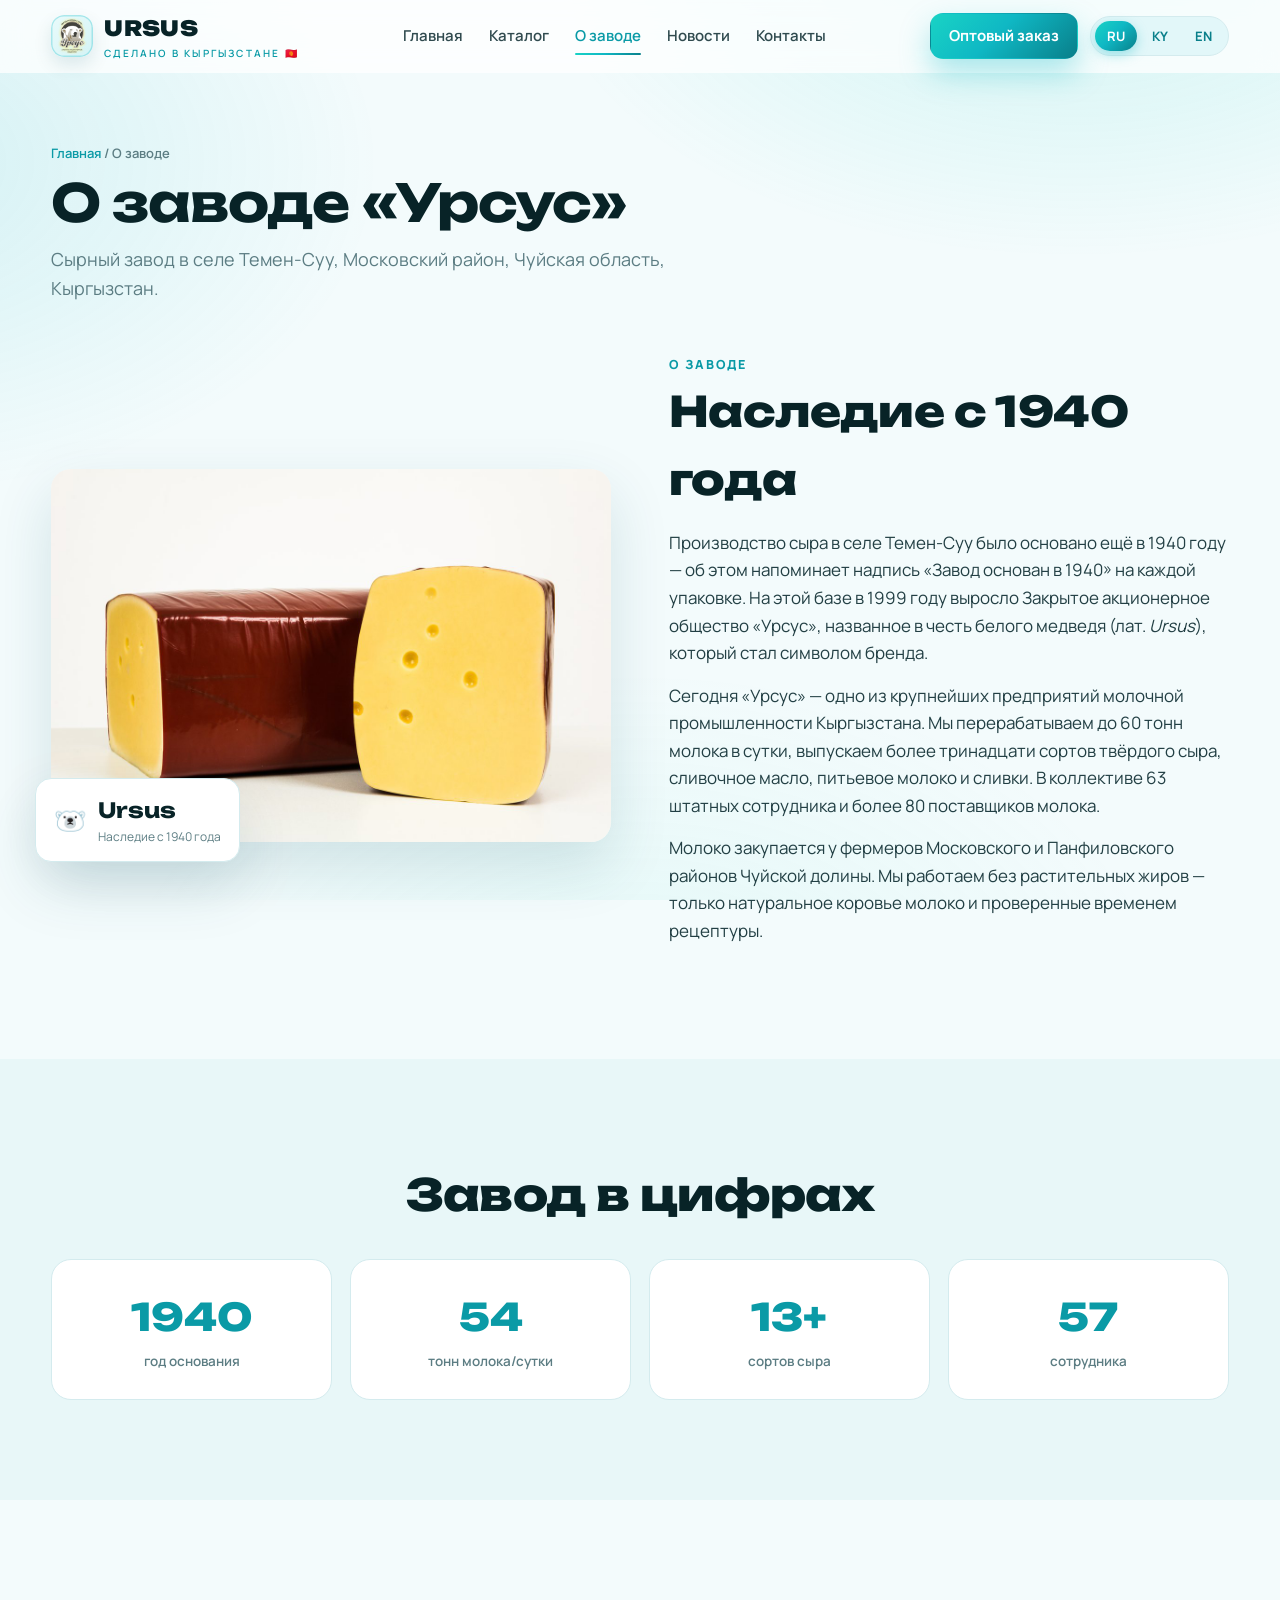
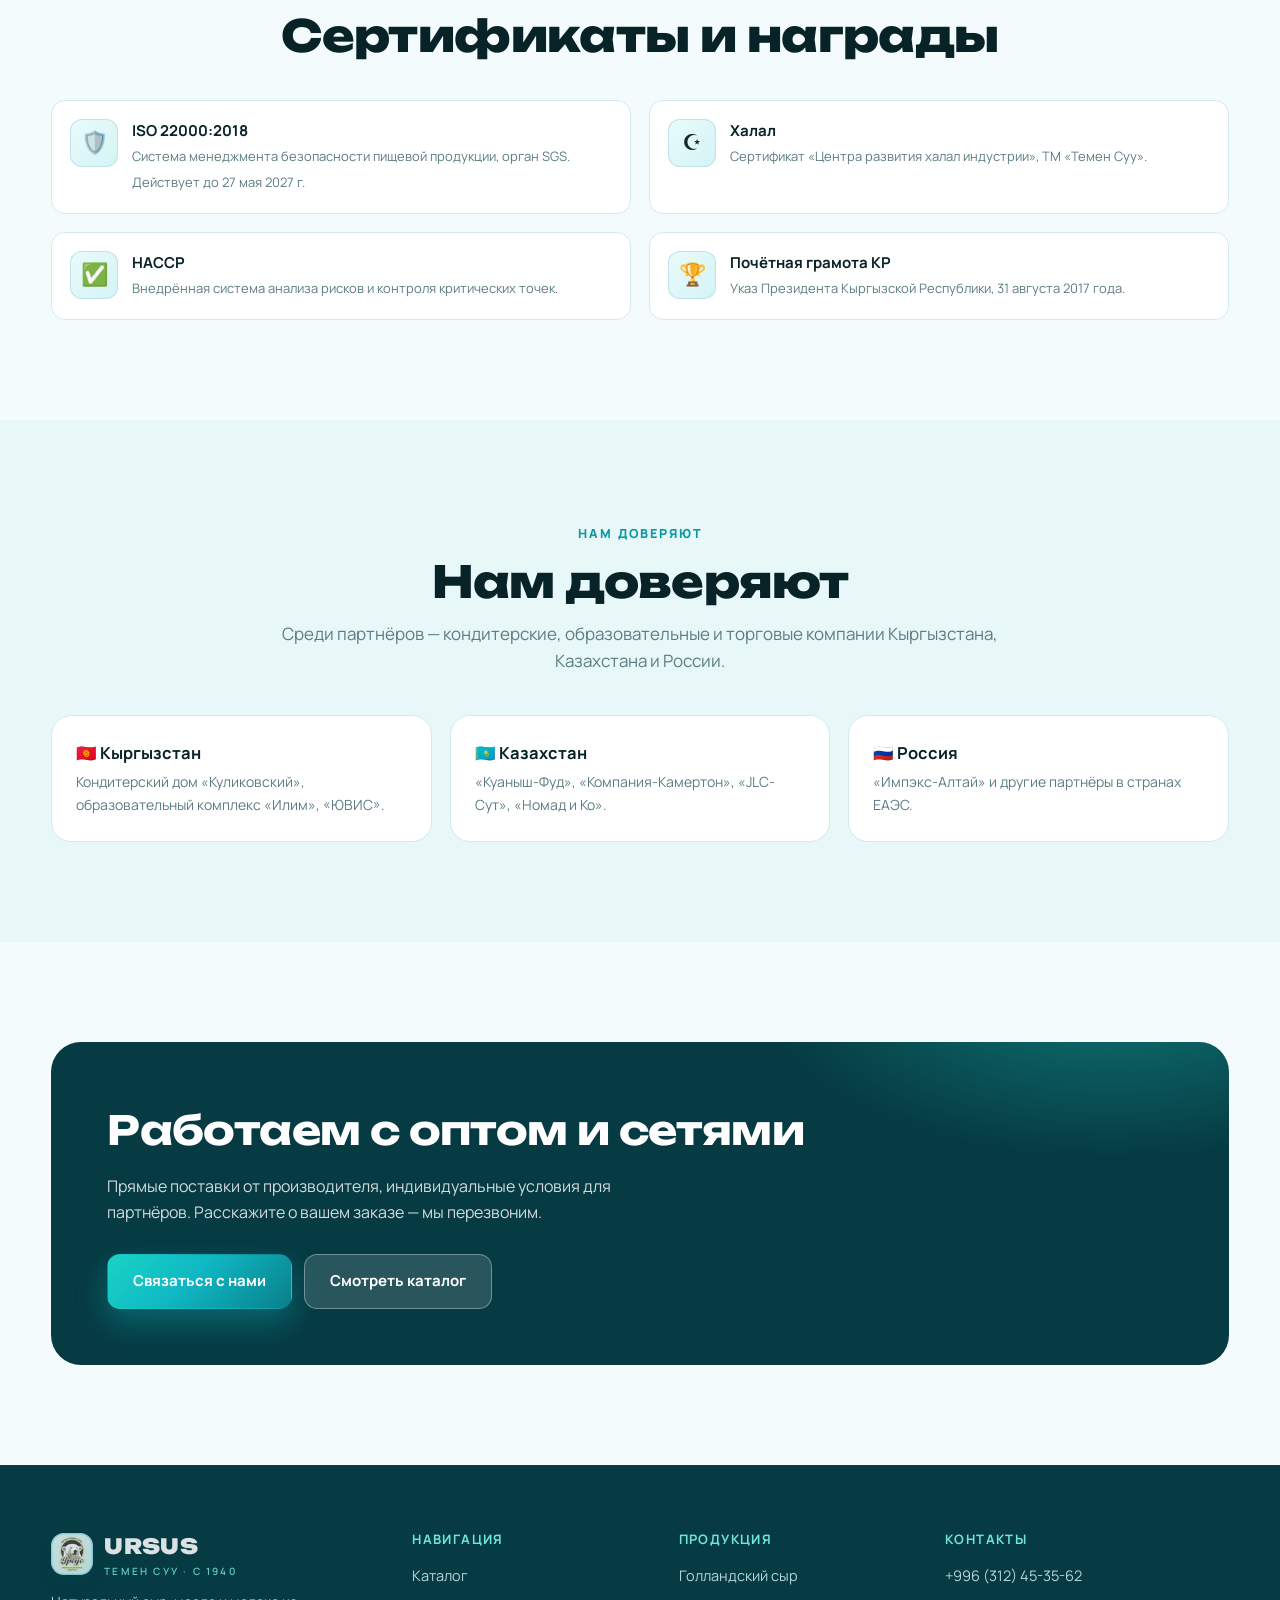
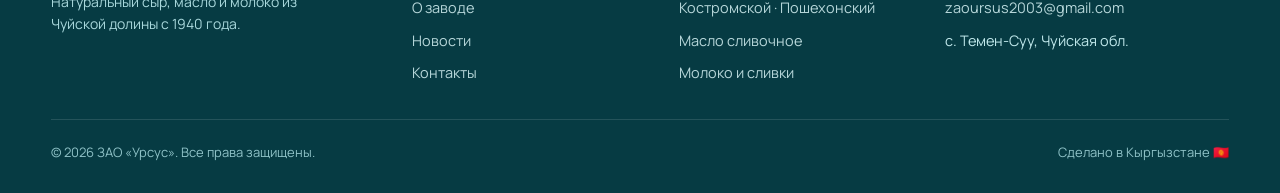
==== about.html @ 75825095 "Rebuild as bright turquoise multi-page site with real company data - Split single page into index/ca" ====
<!DOCTYPE html>
<html lang="ru">
<head>
  <meta charset="UTF-8" />
  <meta name="viewport" content="width=device-width, initial-scale=1.0" />
  <title>О заводе — ЗАО «Урсус», сырный завод с 1940 года</title>
  <meta name="description" content="ЗАО «Урсус» — сырный завод в с. Темен-Суу, Чуйская область. Завод с 1940 года, компания с 1999. 60 тонн молока в сутки, 63 сотрудника. Сертификаты ISO 22000, Халал, HACCP. Почётная грамота КР." />
  <link rel="canonical" href="https://ursus.kg/about.html" />
  <link rel="icon" type="image/png" href="images/logo.png" />
  <meta property="og:type" content="website" />
  <meta property="og:title" content="О заводе ЗАО «Урсус»" />
  <meta property="og:description" content="Сырный завод с 1940 года. 60 тонн молока в сутки, ISO 22000, Халал, HACCP." />
  <meta property="og:image" content="https://ursus.kg/images/about-board.jpg" />
  <link rel="preconnect" href="https://fonts.googleapis.com" />
  <link rel="preconnect" href="https://fonts.gstatic.com" crossorigin />
  <link href="https://fonts.googleapis.com/css2?family=Unbounded:wght@500;700;900&family=Manrope:wght@400;500;600;700;800&display=swap&subset=cyrillic,cyrillic-ext,latin" rel="stylesheet" />
  <link rel="stylesheet" href="assets/css/site.css" />
</head>
<body>
  <header class="site" id="header">
    <div class="wrap nav">
      <a href="index.html" class="brand">
        <img class="mark" src="images/logo.png" alt="URSUS — белый медведь" />
        <span>URSUS<small data-i18n="foot.madein">Сделано в Кыргызстане 🇰🇬</small></span>
      </a>
      <nav style="position:relative">
        <div class="links" id="navlinks">
          <a href="index.html" data-i18n="nav.home">Главная</a>
          <a href="catalog.html" data-i18n="nav.catalog">Каталог</a>
          <a href="about.html" class="active" data-i18n="nav.about">О заводе</a>
          <a href="news.html" data-i18n="nav.news">Новости</a>
          <a href="contact.html" data-i18n="nav.contact">Контакты</a>
        </div>
      </nav>
      <div class="right">
        <a href="contact.html" class="btn btn-primary" style="padding:10px 18px" data-i18n="nav.order">Оптовый заказ</a>
        <div class="langs" id="langs">
          <button data-lang="ru">RU</button><button data-lang="ky">KY</button><button data-lang="en">EN</button>
        </div>
        <button class="burger" id="burger" aria-label="menu"><span></span><span></span><span></span></button>
      </div>
    </div>
  </header>

  <main>
    <section class="page-hero">
      <div class="wrap">
        <div class="crumb reveal"><a href="index.html" data-i18n="nav.home">Главная</a> / <span data-i18n="nav.about">О заводе</span></div>
        <h1 class="reveal" data-i18n="about.title">О заводе «Урсус»</h1>
        <p class="reveal" data-i18n="about.sub"></p>
      </div>
    </section>

    <!-- STORY -->
    <section style="padding-top:14px">
      <div class="wrap split">
        <div class="media reveal">
          <img src="images/cut-interior.jpg" alt="Натуральный сыр ЗАО «Урсус» в разрезе" loading="lazy" />
          <div class="float-card"><span class="ic">🐻‍❄️</span><div><b>Ursus</b><span data-i18n="about.h1">Наследие с 1940 года</span></div></div>
        </div>
        <div class="prose reveal">
          <span class="eyebrow" data-i18n="nav.about">О заводе</span>
          <h2 data-i18n="about.h1">Наследие с 1940 года</h2>
          <p data-i18n="about.p1"></p>
          <p data-i18n="about.p2"></p>
          <p data-i18n="about.p3"></p>
        </div>
      </div>
    </section>

    <!-- NUMBERS -->
    <section class="band">
      <div class="wrap">
        <div class="sec-head center reveal"><h2 data-i18n="about.numTitle">Завод в цифрах</h2></div>
        <div class="statband reveal">
          <div class="s"><div class="n">1940</div><div class="l" data-i18n="about.n1">год основания</div></div>
          <div class="s"><div class="n"><span data-count>60</span></div><div class="l" data-i18n="about.n2">тонн молока/сутки</div></div>
          <div class="s"><div class="n">13+</div><div class="l" data-i18n="about.n3">сортов сыра</div></div>
          <div class="s"><div class="n"><span data-count>63</span></div><div class="l" data-i18n="about.n4">сотрудника</div></div>
        </div>
      </div>
    </section>

    <!-- CERTIFICATES -->
    <section>
      <div class="wrap">
        <div class="sec-head center reveal"><h2 data-i18n="about.certTitle">Сертификаты и награды</h2></div>
        <div class="cards c2 reveal">
          <div class="cert"><div class="ci">🛡️</div><div><b data-i18n="about.cert1t">ISO 22000:2018</b><span data-i18n="about.cert1d"></span></div></div>
          <div class="cert"><div class="ci">☪️</div><div><b data-i18n="about.cert2t">Халал</b><span data-i18n="about.cert2d"></span></div></div>
          <div class="cert"><div class="ci">✅</div><div><b data-i18n="about.cert3t">HACCP</b><span data-i18n="about.cert3d"></span></div></div>
          <div class="cert"><div class="ci">🏆</div><div><b data-i18n="about.cert4t">Почётная грамота КР</b><span data-i18n="about.cert4d"></span></div></div>
        </div>
      </div>
    </section>

    <!-- PARTNERS -->
    <section class="band">
      <div class="wrap">
        <div class="sec-head center reveal">
          <span class="eyebrow" data-i18n="about.partTitle">Нам доверяют</span>
          <h2 data-i18n="about.partTitle">Нам доверяют</h2>
          <p data-i18n="about.partSub"></p>
        </div>
        <div class="cards c3 reveal">
          <div class="vcard"><b>🇰🇬 Кыргызстан</b><p>Кондитерский дом «Куликовский», образовательный комплекс «Илим», «ЮВИС».</p></div>
          <div class="vcard"><b>🇰🇿 Казахстан</b><p>«Куаныш-Фуд», «Компания-Камертон», «JLC-Сут», «Номад и Ко».</p></div>
          <div class="vcard"><b>🇷🇺 Россия</b><p>«Импэкс-Алтай» и другие партнёры в странах ЕАЭС.</p></div>
        </div>
      </div>
    </section>

    <section>
      <div class="wrap">
        <div class="cta-band reveal">
          <h2 data-i18n="home.cta.title">Работаем с оптом и сетями</h2>
          <p data-i18n="home.cta.sub"></p>
          <div class="cta-row">
            <a href="contact.html" class="btn btn-primary" data-i18n="cta.contact">Связаться с нами</a>
            <a href="catalog.html" class="btn btn-light" data-i18n="cta.catalog">Смотреть каталог</a>
          </div>
        </div>
      </div>
    </section>
  </main>

  <footer class="site">
    <div class="wrap">
      <div class="foot-grid">
        <div>
          <a href="index.html" class="brand"><img class="mark" src="images/logo.png" alt="URSUS" /> <span>URSUS<small>Темен Суу · с 1940</small></span></a>
          <p style="margin-top:12px" data-i18n="foot.tagline"></p>
        </div>
        <div>
          <h4 data-i18n="foot.nav">Навигация</h4>
          <ul>
            <li><a href="catalog.html" data-i18n="nav.catalog">Каталог</a></li>
            <li><a href="about.html" data-i18n="nav.about">О заводе</a></li>
            <li><a href="news.html" data-i18n="nav.news">Новости</a></li>
            <li><a href="contact.html" data-i18n="nav.contact">Контакты</a></li>
          </ul>
        </div>
        <div>
          <h4 data-i18n="foot.products">Продукция</h4>
          <ul>
            <li><a href="catalog.html">Голландский сыр</a></li>
            <li><a href="catalog.html">Костромской · Пошехонский</a></li>
            <li><a href="catalog.html">Масло сливочное</a></li>
            <li><a href="catalog.html">Молоко и сливки</a></li>
          </ul>
        </div>
        <div>
          <h4 data-i18n="foot.contacts">Контакты</h4>
          <ul>
            <li><a href="tel:+996312453562">+996 (312) 45-35-62</a></li>
            <li><a href="mailto:zaoursus2003@gmail.com">zaoursus2003@gmail.com</a></li>
            <li>с. Темен-Суу, Чуйская обл.</li>
          </ul>
        </div>
      </div>
      <div class="foot-bottom">
        <small>© <span id="year">2026</span> <span data-i18n="foot.rights">ЗАО «Урсус». Все права защищены.</span></small>
        <small data-i18n="foot.madein">Сделано в Кыргызстане 🇰🇬</small>
      </div>
    </div>
  </footer>

  <script src="assets/js/products.js"></script>
  <script src="assets/js/site.js"></script>
</body>
</html>
---- assets/css/site.css ----
/* ============================================================
   URSUS — shared design system
   Bright, modern, turquoise. Used by every page.
   ============================================================ */
:root {
  /* ----- Turquoise / bright palette ----- */
  --bg:        #f3fbfc;   /* page background */
  --bg-2:      #e8f7f8;   /* alternate band */
  --surface:   #ffffff;   /* cards */
  --ink:       #0c2b30;   /* body text (deep teal-charcoal) */
  --head:      #082327;   /* headings */
  --muted:     #5c7d83;   /* secondary text */
  --line:      #d4ebee;   /* hairlines */
  --line-2:    #bfe3e7;

  --teal:      #0fb8c4;   /* primary turquoise */
  --teal-600:  #0a9aa6;
  --teal-700:  #097f8a;
  --teal-050:  #e2f7f9;
  --aqua:      #19d3c5;   /* bright accent */
  --mint:      #6ee7d6;
  --deep:      #063b43;   /* deep teal (footer / contrast) */
  --coral:     #ff7a59;   /* warm pop for tags/highlights */
  --sun:       #ffc24b;   /* gold pop (cheese) */

  --grad-teal: linear-gradient(135deg, var(--aqua), var(--teal) 45%, var(--teal-700));
  --grad-soft: linear-gradient(135deg, #e9fbfb, #d4f3f5);
  --shadow:    0 24px 60px rgba(8, 80, 90, .14);
  --shadow-sm: 0 10px 26px rgba(8, 80, 90, .10);
  --ring:      0 0 0 4px rgba(15, 184, 196, .18);
  --radius:    20px;
  --radius-sm: 14px;
  --container: min(1180px, 92vw);
}

* { box-sizing: border-box; margin: 0; padding: 0; }
html { scroll-behavior: smooth; -webkit-text-size-adjust: 100%; }
body {
  font-family: "Manrope", system-ui, -apple-system, "Segoe UI", sans-serif;
  background: var(--bg);
  color: var(--ink);
  line-height: 1.62;
  overflow-x: hidden;
  -webkit-font-smoothing: antialiased;
}
/* ambient mesh glow, fixed GPU layer (no scroll repaint) */
body::before {
  content: ""; position: fixed; inset: 0; z-index: -1; pointer-events: none;
  background:
    radial-gradient(900px 520px at 84% -6%, rgba(25,211,197,.16), transparent 60%),
    radial-gradient(820px 540px at -10% 18%, rgba(15,184,196,.14), transparent 62%),
    radial-gradient(900px 620px at 50% 116%, rgba(110,231,214,.12), transparent 60%);
}
h1, h2, h3, h4, .brand, .display { font-family: "Unbounded", "Manrope", sans-serif; }
a { color: inherit; text-decoration: none; }
img { max-width: 100%; display: block; }
.wrap { width: var(--container); margin: 0 auto; }
section { padding: clamp(58px, 8vw, 100px) 0; position: relative; z-index: 2; }
.band { background: var(--bg-2); }

/* ---------- Buttons ---------- */
.btn {
  display: inline-flex; align-items: center; gap: 9px; padding: 14px 25px; border-radius: 13px;
  font-weight: 700; font-size: 15px; cursor: pointer; border: 1.5px solid transparent;
  transition: transform .16s ease, box-shadow .22s ease, background .2s, color .2s; font-family: inherit;
  white-space: nowrap;
}
.btn:hover { transform: translateY(-2px); }
.btn:active { transform: translateY(0); }
.btn-primary { background: var(--grad-teal); color: #fff; box-shadow: 0 14px 30px rgba(15,184,196,.34); }
.btn-primary:hover { box-shadow: 0 20px 40px rgba(15,184,196,.46); }
.btn-ghost { background: var(--surface); border-color: var(--line-2); color: var(--teal-700); }
.btn-ghost:hover { border-color: var(--teal); color: var(--teal-600); }
.btn-light { background: rgba(255,255,255,.14); color: #fff; border-color: rgba(255,255,255,.34); backdrop-filter: blur(6px); }
.btn-light:hover { background: rgba(255,255,255,.22); }

/* ---------- Header ---------- */
header.site {
  position: sticky; top: 0; z-index: 60;
  backdrop-filter: blur(14px);
  background: rgba(255, 255, 255, .74);
  border-bottom: 1px solid transparent;
  transition: border-color .3s, box-shadow .3s, background .3s;
}
header.site.scrolled { border-bottom-color: var(--line); box-shadow: 0 10px 30px rgba(8,80,90,.08); background: rgba(255,255,255,.86); }
.nav { display: flex; align-items: center; justify-content: space-between; height: 72px; gap: 16px; }
.brand { display: flex; align-items: center; gap: 11px; font-weight: 900; font-size: 21px; letter-spacing: .4px; color: var(--head); }
.brand .mark {
  width: 42px; height: 42px; border-radius: 13px; object-fit: contain;
  background: var(--grad-soft); padding: 3px;
  box-shadow: inset 0 0 0 1.5px rgba(15,184,196,.28), 0 8px 18px rgba(8,80,90,.12);
}
.brand small {
  font-family: "Manrope"; font-weight: 600; font-size: 10px; letter-spacing: 2.2px;
  color: var(--teal-600); display: block; text-transform: uppercase;
}
.nav .links { display: flex; align-items: center; gap: 26px; }
.nav .links a { font-weight: 600; font-size: 15px; color: var(--ink); opacity: .85; transition: opacity .2s, color .2s; position: relative; }
.nav .links a:hover, .nav .links a.active { opacity: 1; color: var(--teal-600); }
.nav .links a.active::after {
  content: ""; position: absolute; left: 0; right: 0; bottom: -7px; height: 2px; border-radius: 2px; background: var(--grad-teal);
}
.right { display: flex; align-items: center; gap: 12px; }
.langs { display: flex; gap: 3px; background: var(--teal-050); padding: 4px; border-radius: 999px; border: 1px solid var(--line); }
.langs button {
  border: 0; background: transparent; cursor: pointer; font-family: inherit; font-weight: 700;
  font-size: 13px; color: var(--teal-700); padding: 6px 12px; border-radius: 999px; transition: .2s;
}
.langs button.active { background: var(--grad-teal); color: #fff; box-shadow: 0 4px 12px rgba(15,184,196,.34); }
.burger { display: none; border: 0; background: transparent; cursor: pointer; padding: 8px; }
.burger span { display: block; width: 24px; height: 2px; background: var(--head); margin: 5px 0; border-radius: 2px; transition: .3s; }

/* ---------- Section heads ---------- */
.eyebrow { color: var(--teal-600); font-weight: 800; letter-spacing: 2px; text-transform: uppercase; font-size: 12.5px; }
.sec-head { margin-bottom: 40px; max-width: 720px; }
.sec-head.center { margin-left: auto; margin-right: auto; text-align: center; }
.sec-head h2 { font-size: clamp(27px, 4vw, 44px); font-weight: 800; margin: 12px 0 14px; letter-spacing: -.6px; color: var(--head); line-height: 1.08; }
.sec-head p { color: var(--muted); font-size: clamp(15px,1.8vw,17px); }
.hl { background: var(--grad-teal); -webkit-background-clip: text; background-clip: text; color: transparent; }

/* ---------- Hero ---------- */
.hero { position: relative; padding: clamp(40px,6vw,76px) 0 clamp(48px,7vw,90px); overflow: hidden; }
.hero-grid { display: grid; grid-template-columns: 1.05fr .95fr; gap: 44px; align-items: center; }
.hero-text { min-width: 0; }
.hero h1 { overflow-wrap: break-word; }
.badge {
  display: inline-flex; align-items: center; gap: 8px; background: var(--teal-050); color: var(--teal-700);
  border: 1px solid var(--line-2); padding: 7px 14px; border-radius: 999px; font-size: 13px; font-weight: 700;
}
.hero h1 { font-size: clamp(34px, 5.2vw, 60px); line-height: 1.04; font-weight: 900; margin: 20px 0 18px; letter-spacing: -1.2px; color: var(--head); }
.hero p.lead { font-size: clamp(16px,2vw,19px); color: var(--muted); max-width: 540px; }
.cta-row { display: flex; gap: 12px; margin-top: 28px; flex-wrap: wrap; }
.stats { display: flex; gap: clamp(20px,4vw,40px); margin-top: 42px; flex-wrap: wrap; }
.stat .n { font-family: "Unbounded"; font-weight: 800; font-size: clamp(25px,4vw,32px); color: var(--head); }
.stat .n .hl { -webkit-text-fill-color: transparent; }
.stat .l { font-size: 13px; color: var(--muted); font-weight: 600; }

/* hero visual: floating product image inside a glass blob */
.hero-art { position: relative; min-height: 380px; display: grid; place-items: center; }
.hero-art .blob {
  position: absolute; inset: 6% 4%; border-radius: 46% 54% 58% 42% / 52% 44% 56% 48%;
  background: var(--grad-teal); opacity: .92; box-shadow: var(--shadow);
  animation: morph 12s ease-in-out infinite;
}
.hero-art .blob.b2 { inset: 16% 16% 12% 12%; background: linear-gradient(135deg, var(--mint), var(--aqua)); opacity: .5; animation-duration: 16s; animation-direction: reverse; }
@keyframes morph {
  0%,100% { border-radius: 46% 54% 58% 42% / 52% 44% 56% 48%; }
  33%     { border-radius: 60% 40% 42% 58% / 44% 62% 38% 56%; }
  66%     { border-radius: 40% 60% 56% 44% / 58% 38% 62% 42%; }
}
.hero-art img.float { position: relative; z-index: 2; max-width: 86%; filter: drop-shadow(0 30px 36px rgba(6,59,67,.34)); animation: bob 6s ease-in-out infinite; }
@keyframes bob { 0%,100% { transform: translateY(-8px); } 50% { transform: translateY(10px); } }
.hero-art .chip {
  position: absolute; z-index: 3; background: rgba(255,255,255,.92); backdrop-filter: blur(6px);
  border: 1px solid var(--line); border-radius: 14px; padding: 10px 14px; box-shadow: var(--shadow-sm);
  display: flex; align-items: center; gap: 9px; font-weight: 700; font-size: 13px; color: var(--head);
}
.hero-art .chip .e { font-size: 19px; }
.hero-art .chip.c1 { top: 8%; left: -2%; animation: bob 7s ease-in-out infinite; }
.hero-art .chip.c2 { bottom: 10%; right: -3%; animation: bob 8s ease-in-out .5s infinite; }
.hero-art .chip small { display: block; font-weight: 600; color: var(--muted); font-size: 11px; }

/* ---------- Marquee (logos / trust) ---------- */
.marquee { overflow: hidden; -webkit-mask-image: linear-gradient(90deg, transparent, #000 8%, #000 92%, transparent); }
.marquee .track { display: flex; gap: 46px; width: max-content; animation: scrollx 28s linear infinite; }
.marquee:hover .track { animation-play-state: paused; }
.marquee .item { color: var(--teal-700); font-weight: 700; font-size: 15px; display: flex; align-items: center; gap: 9px; opacity: .8; white-space: nowrap; }
@keyframes scrollx { to { transform: translateX(-50%); } }

/* ---------- Feature / value cards ---------- */
.cards { display: grid; gap: 18px; }
.cards.c4 { grid-template-columns: repeat(4, 1fr); }
.cards.c3 { grid-template-columns: repeat(3, 1fr); }
.cards.c2 { grid-template-columns: repeat(2, 1fr); }
.vcard {
  background: var(--surface); border: 1px solid var(--line); border-radius: var(--radius); padding: 24px;
  transition: transform .25s, box-shadow .25s, border-color .25s;
}
.vcard:hover { transform: translateY(-5px); box-shadow: var(--shadow); border-color: var(--line-2); }
.vcard .fi { width: 50px; height: 50px; border-radius: 14px; background: var(--grad-soft); display: grid; place-items: center; font-size: 24px; margin-bottom: 15px; box-shadow: inset 0 0 0 1px var(--line-2); }
.vcard b { display: block; font-size: 16.5px; margin-bottom: 5px; color: var(--head); }
.vcard span, .vcard p { font-size: 14px; color: var(--muted); }

/* ---------- Product catalog ---------- */
.filters { display: flex; flex-wrap: wrap; gap: 10px; margin-bottom: 30px; }
.filters button {
  font-family: inherit; font-weight: 700; font-size: 14px; cursor: pointer; padding: 10px 19px;
  border-radius: 999px; border: 1.5px solid var(--line-2); background: var(--surface); color: var(--teal-700); transition: .2s;
}
.filters button:hover { border-color: var(--teal); }
.filters button.active { background: var(--grad-teal); color: #fff; border-color: transparent; box-shadow: 0 8px 20px rgba(15,184,196,.3); }
.grid { display: grid; grid-template-columns: repeat(auto-fill, minmax(258px, 1fr)); gap: 22px; }
.card {
  background: var(--surface); border: 1px solid var(--line); border-radius: var(--radius); overflow: hidden;
  transition: transform .25s, box-shadow .25s, border-color .25s; display: flex; flex-direction: column;
}
.card:hover { transform: translateY(-6px); box-shadow: var(--shadow); border-color: var(--line-2); }
.card .ph { position: relative; aspect-ratio: 4/3; overflow: hidden; background: radial-gradient(circle at 50% 38%, #fff, var(--teal-050) 96%); }
.card .ph img { width: 100%; height: 100%; object-fit: cover; transition: transform .5s; }
.card .ph img.cut { object-fit: contain; padding: 16px; filter: drop-shadow(0 16px 18px rgba(6,59,67,.18)); }
.card:hover .ph img { transform: scale(1.06); }
.card .tag { position: absolute; top: 12px; left: 12px; background: rgba(255,255,255,.92); color: var(--teal-700); font-size: 12px; font-weight: 800; padding: 5px 11px; border-radius: 999px; border: 1px solid var(--line); }
.card .tag.hot { background: var(--coral); color: #fff; border-color: transparent; }
.card .body { padding: 17px 18px 20px; display: flex; flex-direction: column; gap: 8px; flex: 1; }
.card h3 { font-family: "Manrope"; font-weight: 800; font-size: 18px; color: var(--head); }
.card .desc { color: var(--muted); font-size: 14px; flex: 1; }
.card .meta { display: flex; flex-wrap: wrap; gap: 6px; margin-top: 4px; }
.card .pill { font-size: 12px; font-weight: 700; color: var(--teal-700); background: var(--teal-050); border: 1px solid var(--line-2); padding: 4px 10px; border-radius: 999px; }
.card .pill.gold { color: #946200; background: #fff5dd; border-color: #ffe2a6; }

/* ---------- Split / about media ---------- */
.split { display: grid; grid-template-columns: 1fr 1fr; gap: clamp(30px,5vw,58px); align-items: center; }
.media { position: relative; }
.media img { border-radius: var(--radius); box-shadow: var(--shadow); width: 100%; object-fit: cover; }
.media .float-card {
  position: absolute; bottom: -20px; left: -16px; background: var(--surface); border: 1px solid var(--line);
  border-radius: 16px; padding: 14px 18px; box-shadow: var(--shadow); display: flex; align-items: center; gap: 12px;
}
.float-card .ic { font-size: 26px; }
.float-card b { font-size: 21px; font-family: "Unbounded"; color: var(--head); }
.float-card span { font-size: 12px; color: var(--muted); display: block; }
.prose h2 { font-size: clamp(26px, 4vw, 42px); font-weight: 800; margin-bottom: 16px; letter-spacing: -.6px; color: var(--head); }
.prose p { color: var(--ink); opacity: .9; font-size: clamp(15px,1.8vw,17px); margin-bottom: 15px; }
.prose ul { margin: 0 0 16px 0; list-style: none; display: grid; gap: 10px; }
.prose ul li { position: relative; padding-left: 30px; color: var(--ink); opacity: .9; }
.prose ul li::before { content: "✓"; position: absolute; left: 0; top: 0; width: 21px; height: 21px; border-radius: 50%; background: var(--grad-teal); color: #fff; font-size: 12px; font-weight: 800; display: grid; place-items: center; }

/* ---------- Stat band ---------- */
.statband { display: grid; grid-template-columns: repeat(4,1fr); gap: 18px; }
.statband .s { background: var(--surface); border: 1px solid var(--line); border-radius: var(--radius); padding: 26px 22px; text-align: center; }
.statband .s .n { font-family: "Unbounded"; font-weight: 800; font-size: clamp(28px,4vw,38px); color: var(--teal-600); }
.statband .s .l { font-size: 13.5px; color: var(--muted); font-weight: 600; margin-top: 4px; }

/* ---------- Certificates ---------- */
.cert { display: flex; gap: 14px; align-items: flex-start; background: var(--surface); border: 1px solid var(--line); border-radius: var(--radius-sm); padding: 18px; }
.cert .ci { flex: 0 0 48px; height: 48px; border-radius: 12px; background: var(--grad-soft); display: grid; place-items: center; font-size: 22px; box-shadow: inset 0 0 0 1px var(--line-2); }
.cert b { display: block; color: var(--head); font-size: 15px; }
.cert span { font-size: 13px; color: var(--muted); }

/* ---------- News / blog ---------- */
.posts { display: grid; grid-template-columns: repeat(auto-fill, minmax(300px,1fr)); gap: 24px; }
.post { background: var(--surface); border: 1px solid var(--line); border-radius: var(--radius); overflow: hidden; display: flex; flex-direction: column; transition: transform .25s, box-shadow .25s, border-color .25s; }
.post:hover { transform: translateY(-5px); box-shadow: var(--shadow); border-color: var(--line-2); }
.post .ph { aspect-ratio: 16/10; overflow: hidden; background: var(--teal-050); }
.post .ph img { width: 100%; height: 100%; object-fit: cover; transition: transform .5s; }
.post:hover .ph img { transform: scale(1.05); }
.post .body { padding: 18px 20px 22px; display: flex; flex-direction: column; gap: 9px; flex: 1; }
.post .date { font-size: 12.5px; color: var(--teal-600); font-weight: 700; letter-spacing: .4px; }
.post h3 { font-family: "Manrope"; font-weight: 800; font-size: 19px; color: var(--head); line-height: 1.25; }
.post p { color: var(--muted); font-size: 14px; flex: 1; }
.post .more { color: var(--teal-600); font-weight: 700; font-size: 14px; }

/* article page */
.article { max-width: 760px; margin: 0 auto; }
.article h1 { font-size: clamp(28px,4.5vw,46px); line-height: 1.1; letter-spacing: -.8px; color: var(--head); margin: 14px 0 18px; }
.article .meta { color: var(--teal-600); font-weight: 700; font-size: 13.5px; margin-bottom: 26px; }
.article img.lead { border-radius: var(--radius); box-shadow: var(--shadow); margin: 6px 0 26px; width: 100%; }
.article p, .article li { font-size: 17px; color: var(--ink); opacity: .92; margin-bottom: 16px; line-height: 1.7; }
.article h2 { font-size: clamp(22px,3vw,30px); color: var(--head); margin: 30px 0 12px; }
.article ul { padding-left: 22px; margin-bottom: 16px; }

/* ---------- Contact ---------- */
.contact-grid { display: grid; grid-template-columns: 1fr 1.1fr; gap: 34px; align-items: stretch; }
.info-list { display: flex; flex-direction: column; gap: 16px; }
.info { display: flex; gap: 15px; align-items: flex-start; background: var(--surface); border: 1px solid var(--line); padding: 18px; border-radius: var(--radius-sm); }
.info .ii { flex: 0 0 46px; height: 46px; border-radius: 12px; background: var(--grad-teal); display: grid; place-items: center; font-size: 21px; color: #fff; }
.info b { display: block; font-size: 12px; letter-spacing: 1.2px; text-transform: uppercase; color: var(--teal-600); margin-bottom: 3px; }
.info span { color: var(--ink); font-size: 16px; }
.info span a { color: var(--teal-700); border-bottom: 1px solid var(--line-2); transition: color .2s, border-color .2s; }
.info span a:hover { color: var(--teal); border-color: var(--teal); }
.map { border-radius: var(--radius); overflow: hidden; border: 1px solid var(--line); min-height: 340px; box-shadow: var(--shadow-sm); }
.map iframe { width: 100%; height: 100%; min-height: 340px; border: 0; }

/* form */
.form { background: var(--surface); border: 1px solid var(--line); border-radius: var(--radius); padding: clamp(22px,3vw,30px); box-shadow: var(--shadow-sm); }
.field { margin-bottom: 16px; }
.field label { display: block; font-size: 13px; font-weight: 700; color: var(--head); margin-bottom: 6px; }
.field input, .field textarea {
  width: 100%; font-family: inherit; font-size: 15px; color: var(--ink); background: var(--bg);
  border: 1.5px solid var(--line-2); border-radius: 12px; padding: 12px 14px; transition: border-color .2s, box-shadow .2s;
}
.field input:focus, .field textarea:focus { outline: 0; border-color: var(--teal); box-shadow: var(--ring); }
.field textarea { min-height: 120px; resize: vertical; }
.form .note { font-size: 12.5px; color: var(--muted); margin-top: 6px; }
.form-status { font-size: 14px; font-weight: 700; margin-top: 12px; }
.form-status.ok { color: var(--teal-700); }
.form-status.err { color: var(--coral); }

/* ---------- CTA band ---------- */
.cta-band { background: var(--deep); color: #fff; border-radius: clamp(20px,3vw,30px); padding: clamp(34px,5vw,56px); position: relative; overflow: hidden; }
.cta-band::before { content: ""; position: absolute; inset: 0; background: radial-gradient(600px 300px at 90% -20%, rgba(25,211,197,.4), transparent 60%); }
.cta-band > * { position: relative; z-index: 2; }
.cta-band h2 { font-size: clamp(26px,4vw,40px); margin-bottom: 12px; letter-spacing: -.6px; }
.cta-band p { color: rgba(255,255,255,.82); max-width: 560px; margin-bottom: 24px; }

/* ---------- Footer ---------- */
footer.site { background: var(--deep); color: #bfe7ea; padding: clamp(44px,6vw,64px) 0 30px; position: relative; z-index: 2; }
footer.site a { color: #d6f2f4; opacity: .85; transition: opacity .2s, color .2s; }
footer.site a:hover { opacity: 1; color: #fff; }
.foot-grid { display: grid; grid-template-columns: 1.4fr 1fr 1fr 1.2fr; gap: 30px; margin-bottom: 34px; }
.foot-grid .brand { color: #fff; margin-bottom: 12px; }
.foot-grid .brand small { color: var(--mint); }
.foot-grid h4 { font-family: "Manrope"; font-size: 13px; text-transform: uppercase; letter-spacing: 1.4px; color: var(--mint); margin-bottom: 14px; }
.foot-grid ul { list-style: none; display: grid; gap: 9px; font-size: 14.5px; }
.foot-grid p { font-size: 14px; color: #a9d8dc; max-width: 280px; }
.foot-bottom { border-top: 1px solid rgba(255,255,255,.12); padding-top: 22px; display: flex; justify-content: space-between; gap: 14px; flex-wrap: wrap; }
.foot-bottom small { color: #8fc2c7; font-size: 13px; }

/* ---------- Reveal animations ---------- */
.reveal { opacity: 0; transform: translateY(26px); transition: opacity .7s ease, transform .7s ease; }
.reveal.in { opacity: 1; transform: none; }

/* ---------- Page hero (inner pages) ---------- */
.page-hero { padding: clamp(40px,6vw,70px) 0 clamp(20px,3vw,34px); }
.page-hero .crumb { font-size: 13px; color: var(--muted); font-weight: 600; margin-bottom: 12px; }
.page-hero .crumb a { color: var(--teal-600); }
.page-hero h1 { font-size: clamp(30px,5vw,52px); letter-spacing: -1px; color: var(--head); line-height: 1.05; }
.page-hero p { color: var(--muted); font-size: clamp(15px,1.9vw,18px); max-width: 640px; margin-top: 14px; }

/* ---------- Responsive ---------- */
@media (max-width: 940px) {
  .nav .links { display: none; }
  .burger { display: block; }
  .nav .links.open {
    display: flex; flex-direction: column; align-items: flex-start;
    position: absolute; top: 72px; left: 0; right: 0; background: rgba(255,255,255,.97);
    padding: 18px 6vw 24px; gap: 18px; border-bottom: 1px solid var(--line); box-shadow: var(--shadow);
  }
  .nav .links a.active::after { display: none; }
  .hero-grid { grid-template-columns: 1fr; gap: 18px; }
  .hero-art { order: -1; min-height: 300px; }
  .cards.c4 { grid-template-columns: 1fr 1fr; }
  .split { grid-template-columns: 1fr; }
  .media { margin-bottom: 22px; }
  .contact-grid { grid-template-columns: 1fr; }
  .statband { grid-template-columns: 1fr 1fr; }
  .foot-grid { grid-template-columns: 1fr 1fr; }
}
@media (max-width: 560px) {
  .brand small { display: none; }
  .right .btn-primary { display: none; }       /* CTA lives in the menu on mobile */
  .hero h1 { font-size: clamp(29px, 8.5vw, 40px); letter-spacing: -.6px; }
  .stats { gap: 18px 26px; }
  .stat { flex: 1 0 40%; }
  .cards.c4, .cards.c3, .cards.c2 { grid-template-columns: 1fr; }
  .grid { grid-template-columns: 1fr 1fr; gap: 14px; }
  .statband { grid-template-columns: 1fr 1fr; }
  .foot-grid { grid-template-columns: 1fr; }
  .cta-row .btn { flex: 1; justify-content: center; }
}
@media (max-width: 400px) { .grid { grid-template-columns: 1fr; } }
@media (prefers-reduced-motion: reduce) {
  html { scroll-behavior: auto; }
  .hero-art .blob, .hero-art img.float, .hero-art .chip, .marquee .track { animation: none !important; }
  .reveal { opacity: 1; transform: none; transition: none; }
}
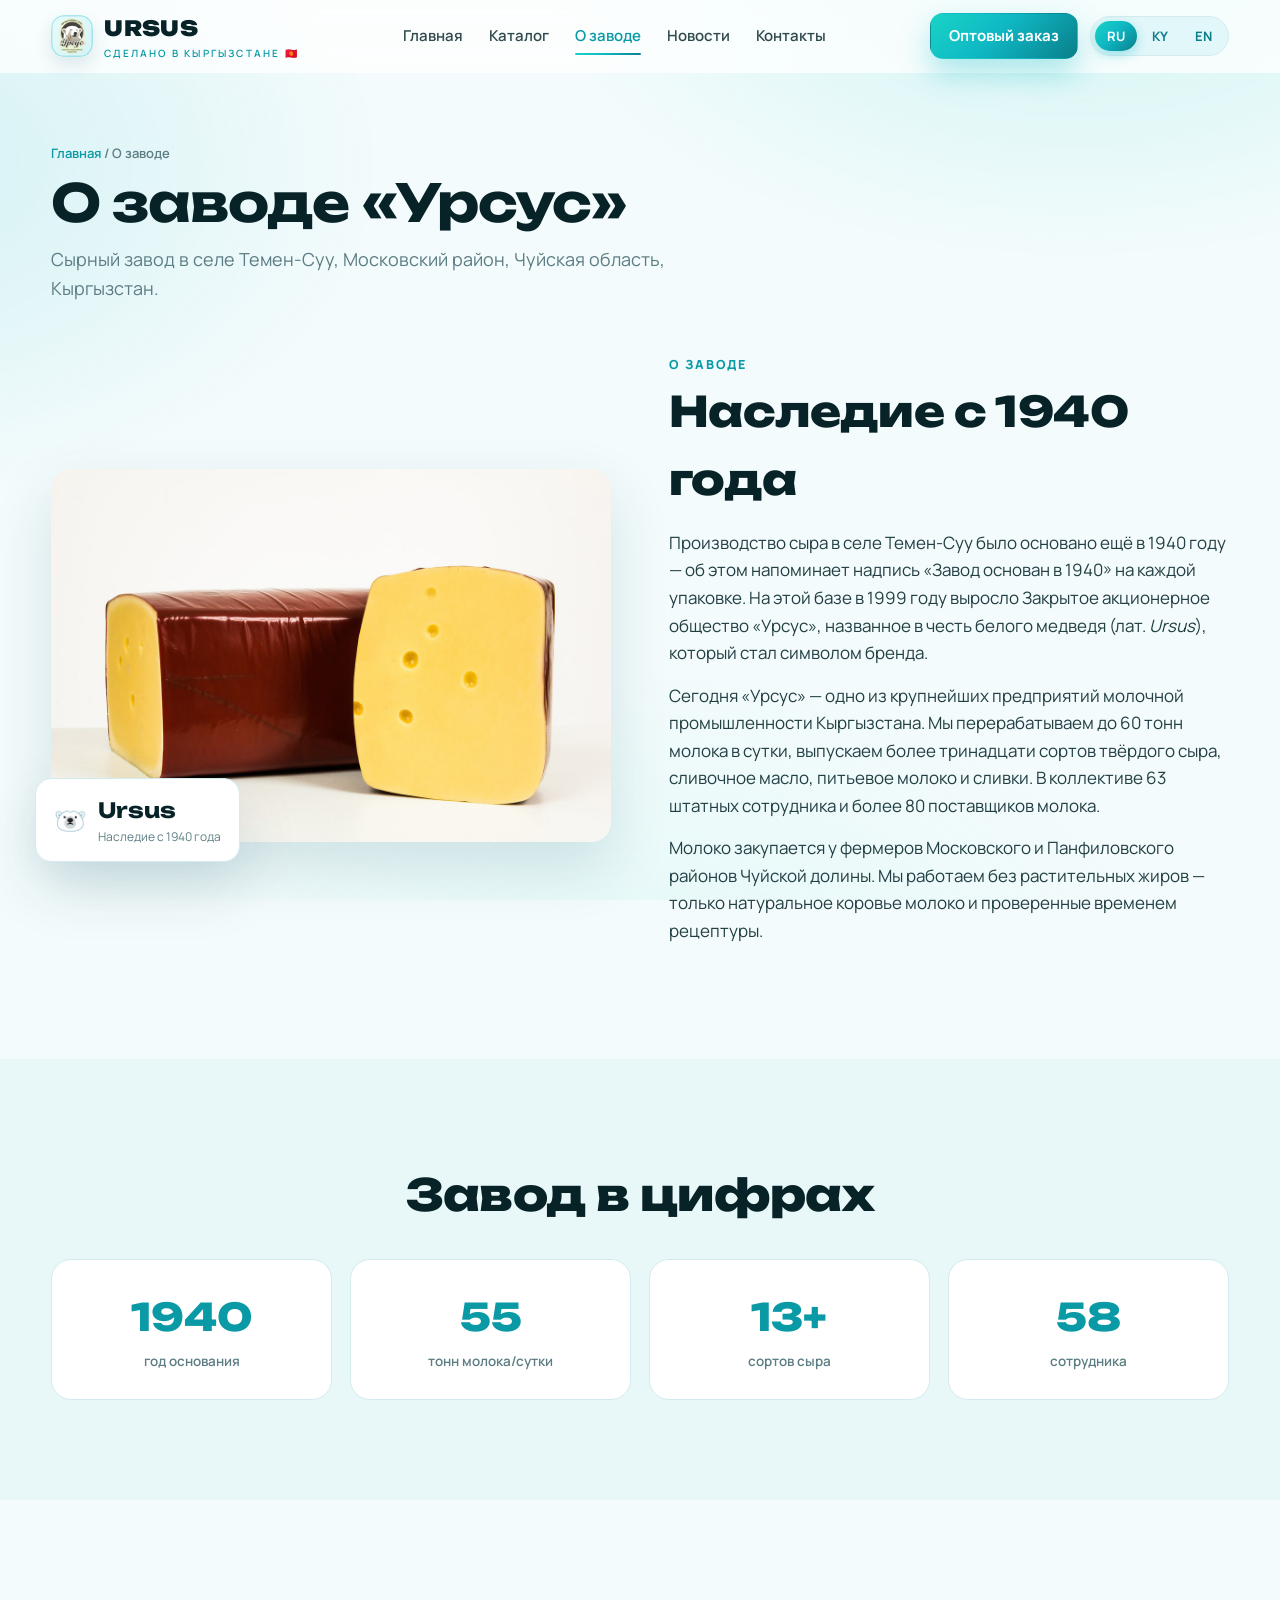
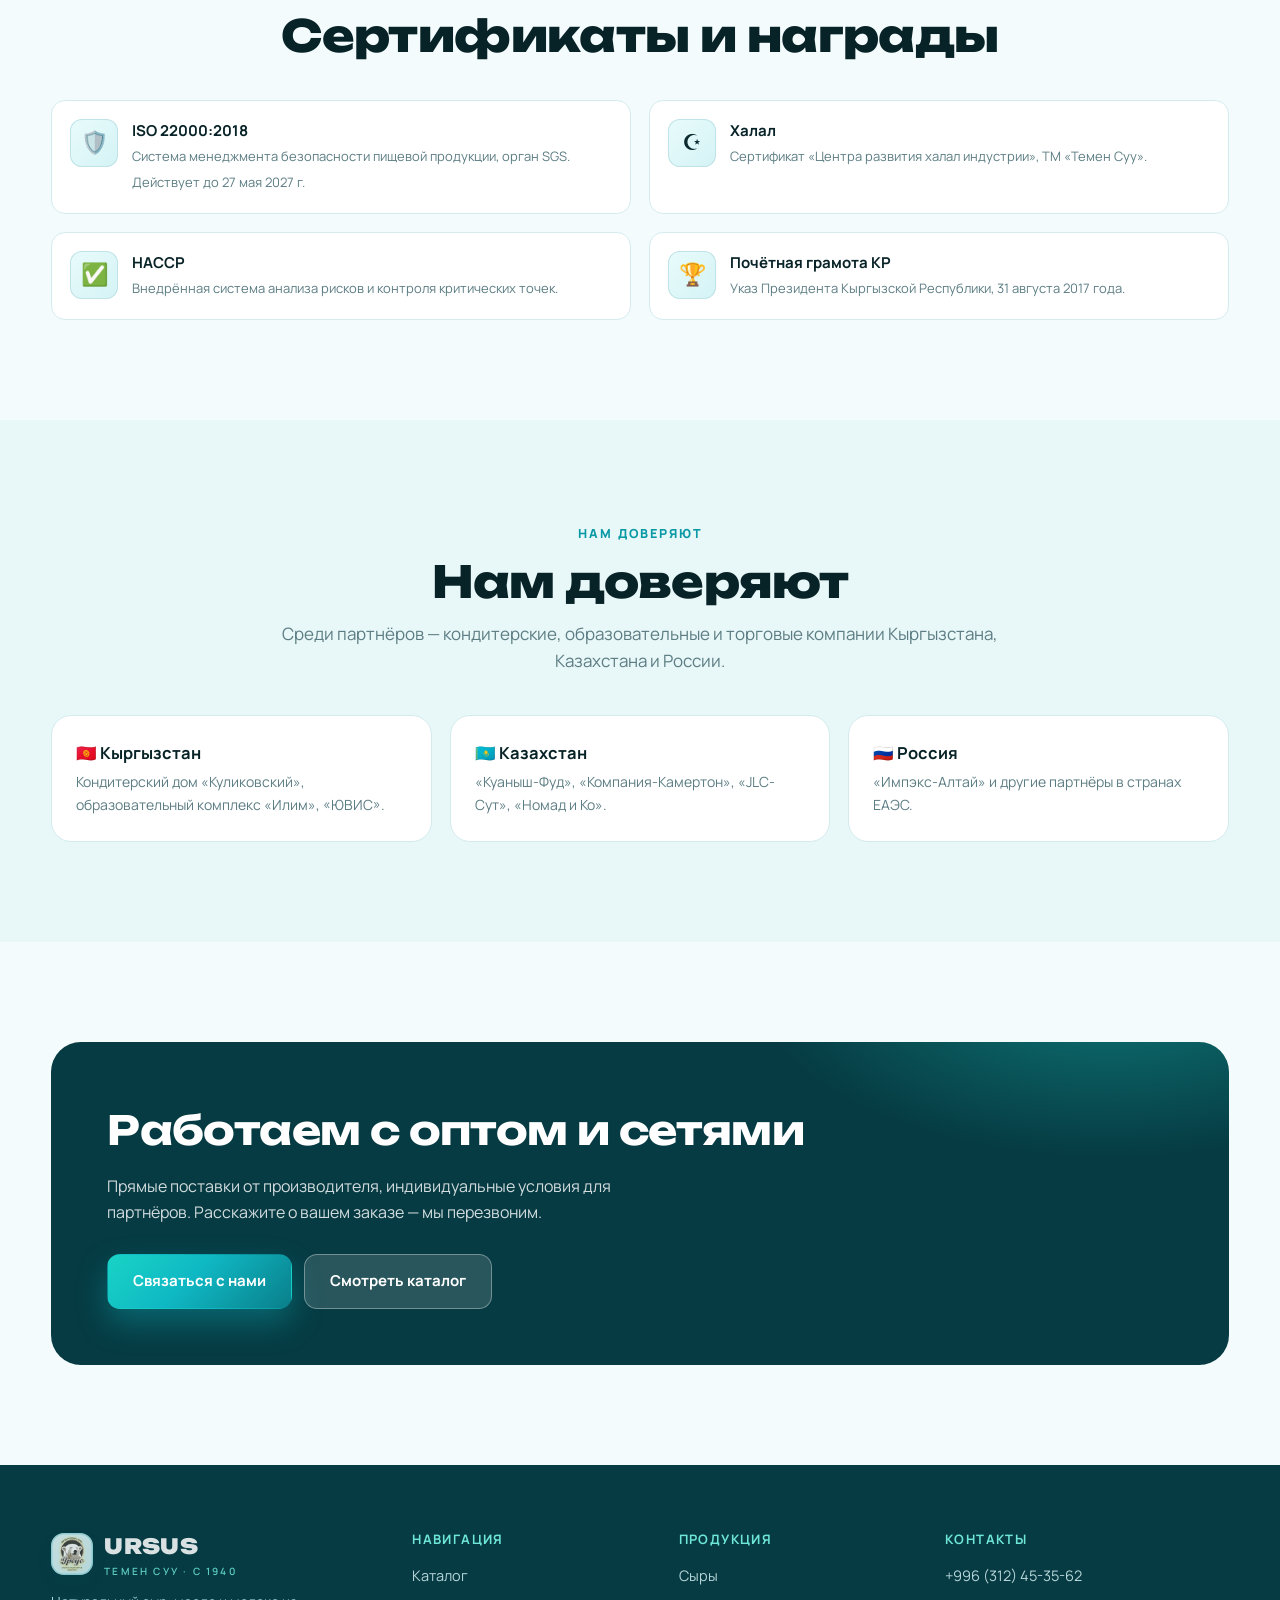
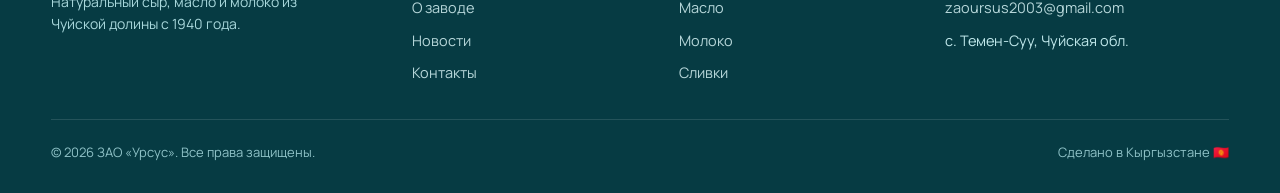
==== commit 3fdb7137: "Add in-card carousel, expand galleries, fix milk/butter, split Milk/Cream - In-card auto-scrolling c" ====
--- a/about.html
+++ b/about.html
@@ -143,10 +143,10 @@
         <div>
           <h4 data-i18n="foot.products">Продукция</h4>
           <ul>
-            <li><a href="catalog.html">Голландский сыр</a></li>
-            <li><a href="catalog.html">Костромской · Пошехонский</a></li>
-            <li><a href="catalog.html">Масло сливочное</a></li>
-            <li><a href="catalog.html">Молоко и сливки</a></li>
+            <li><a href="catalog.html?cat=cheese" data-i18n="cat.f.cheese">Сыры</a></li>
+            <li><a href="catalog.html?cat=butter" data-i18n="cat.f.butter">Масло</a></li>
+            <li><a href="catalog.html?cat=milk" data-i18n="cat.f.milk">Молоко</a></li>
+            <li><a href="catalog.html?cat=cream" data-i18n="cat.f.cream">Сливки</a></li>
           </ul>
         </div>
         <div>
--- a/assets/css/site.css
+++ b/assets/css/site.css
@@ -195,12 +195,50 @@
   transition: transform .25s, box-shadow .25s, border-color .25s; display: flex; flex-direction: column;
 }
 .card:hover { transform: translateY(-6px); box-shadow: var(--shadow); border-color: var(--line-2); }
-.card .ph { position: relative; aspect-ratio: 4/3; overflow: hidden; background: radial-gradient(circle at 50% 38%, #fff, var(--teal-050) 96%); }
-.card .ph img { width: 100%; height: 100%; object-fit: cover; transition: transform .5s; }
-.card .ph img.cut { object-fit: contain; padding: 16px; filter: drop-shadow(0 16px 18px rgba(6,59,67,.18)); }
-.card:hover .ph img { transform: scale(1.06); }
-.card .tag { position: absolute; top: 12px; left: 12px; background: rgba(255,255,255,.92); color: var(--teal-700); font-size: 12px; font-weight: 800; padding: 5px 11px; border-radius: 999px; border: 1px solid var(--line); }
+.card .ph { position: relative; aspect-ratio: 4/3; overflow: hidden; background: radial-gradient(circle at 50% 38%, #fff, var(--teal-050) 96%); cursor: zoom-in; }
+.card .ph .track { display: flex; height: 100%; transition: transform .55s cubic-bezier(.4,0,.2,1); }
+.card .ph .slide { flex: 0 0 100%; width: 100%; height: 100%; object-fit: cover; }
+.card .ph .slide.cut { object-fit: contain; padding: 16px; filter: drop-shadow(0 16px 18px rgba(6,59,67,.18)); }
+.card .tag { position: absolute; top: 12px; left: 12px; z-index: 3; background: rgba(255,255,255,.92); color: var(--teal-700); font-size: 12px; font-weight: 800; padding: 5px 11px; border-radius: 999px; border: 1px solid var(--line); }
 .card .tag.hot { background: var(--coral); color: #fff; border-color: transparent; }
+/* carousel arrows + dots */
+.car-arr { position: absolute; top: 50%; transform: translateY(-50%); z-index: 3; width: 32px; height: 32px; border: 0; border-radius: 50%; background: rgba(255,255,255,.55); color: var(--head); font-size: 22px; line-height: 1; display: grid; place-items: center; cursor: pointer; backdrop-filter: blur(3px); box-shadow: 0 4px 12px rgba(8,80,90,.18); opacity: .5; transition: opacity .2s, background .2s; }
+.car-arr:hover { opacity: 1; background: #fff; }
+.car-prev { left: 9px; } .car-next { right: 9px; }
+.card .ph:hover .car-arr { opacity: .9; }
+.car-dots { position: absolute; bottom: 9px; left: 0; right: 0; z-index: 3; display: flex; justify-content: center; gap: 6px; pointer-events: none; }
+.car-dots .dot { width: 7px; height: 7px; border-radius: 50%; background: rgba(8,60,66,.3); transition: background .2s, width .2s; pointer-events: auto; cursor: pointer; }
+.car-dots .dot.on { background: var(--teal); width: 18px; border-radius: 4px; }
+.card .gal-badge { position: absolute; top: 12px; right: 12px; background: rgba(8,40,45,.78); color: #fff; font-size: 12px; font-weight: 700; padding: 4px 9px; border-radius: 999px; backdrop-filter: blur(4px); }
+.card .zoom { position: absolute; bottom: 12px; right: 12px; width: 30px; height: 30px; border-radius: 50%; background: rgba(255,255,255,.92); display: grid; place-items: center; font-size: 14px; opacity: 0; transform: translateY(6px); transition: opacity .2s, transform .2s; box-shadow: var(--shadow-sm); }
+.card:hover .zoom { opacity: 1; transform: none; }
+
+/* ---------- Lightbox ---------- */
+.lightbox { position: fixed; inset: 0; z-index: 200; display: grid; grid-template-columns: 64px 1fr 64px; grid-template-rows: 1fr auto; background: rgba(6,30,34,.92); backdrop-filter: blur(8px); animation: lbfade .2s ease; }
+.lightbox[hidden] { display: none; }
+@keyframes lbfade { from { opacity: 0; } to { opacity: 1; } }
+.lb-stage { grid-column: 2; grid-row: 1; display: grid; place-items: center; padding: 24px; min-height: 0; }
+.lb-stage img { max-width: 100%; max-height: 72vh; object-fit: contain; filter: drop-shadow(0 24px 40px rgba(0,0,0,.5)); animation: lbpop .25s ease; }
+.lb-stage img.cover { border-radius: var(--radius); }
+@keyframes lbpop { from { transform: scale(.96); opacity: .4; } to { transform: none; opacity: 1; } }
+.lb-close { grid-column: 3; grid-row: 1; align-self: start; justify-self: end; margin: 16px; width: 44px; height: 44px; border: 0; border-radius: 50%; background: rgba(255,255,255,.14); color: #fff; font-size: 26px; line-height: 1; cursor: pointer; transition: background .2s; }
+.lb-close:hover { background: rgba(255,255,255,.26); }
+.lb-nav { grid-row: 1; align-self: center; justify-self: center; width: 50px; height: 50px; border: 0; border-radius: 50%; background: rgba(255,255,255,.14); color: #fff; font-size: 30px; line-height: 1; cursor: pointer; transition: background .2s, transform .15s; }
+.lb-nav:hover { background: rgba(255,255,255,.28); transform: scale(1.08); }
+.lb-prev { grid-column: 1; } .lb-next { grid-column: 3; }
+.lb-bar { grid-column: 1 / -1; grid-row: 2; display: flex; flex-direction: column; align-items: center; gap: 12px; padding: 12px 20px 26px; color: #fff; }
+.lb-title { font-family: "Unbounded"; font-weight: 700; font-size: 17px; }
+.lb-count { font-size: 13px; color: var(--mint); font-weight: 700; }
+.lb-thumbs { display: flex; gap: 10px; flex-wrap: wrap; justify-content: center; }
+.lb-thumb { width: 62px; height: 62px; border: 2px solid transparent; border-radius: 12px; overflow: hidden; background: rgba(255,255,255,.92); cursor: pointer; padding: 4px; transition: border-color .2s; }
+.lb-thumb img { width: 100%; height: 100%; object-fit: contain; }
+.lb-thumb.on { border-color: var(--aqua); }
+@media (max-width: 560px) {
+  .lightbox { grid-template-columns: 44px 1fr 44px; }
+  .lb-nav { width: 40px; height: 40px; font-size: 24px; }
+  .lb-stage { padding: 12px; }
+  .lb-stage img { max-height: 64vh; }
+}
 .card .body { padding: 17px 18px 20px; display: flex; flex-direction: column; gap: 8px; flex: 1; }
 .card h3 { font-family: "Manrope"; font-weight: 800; font-size: 18px; color: var(--head); }
 .card .desc { color: var(--muted); font-size: 14px; flex: 1; }
